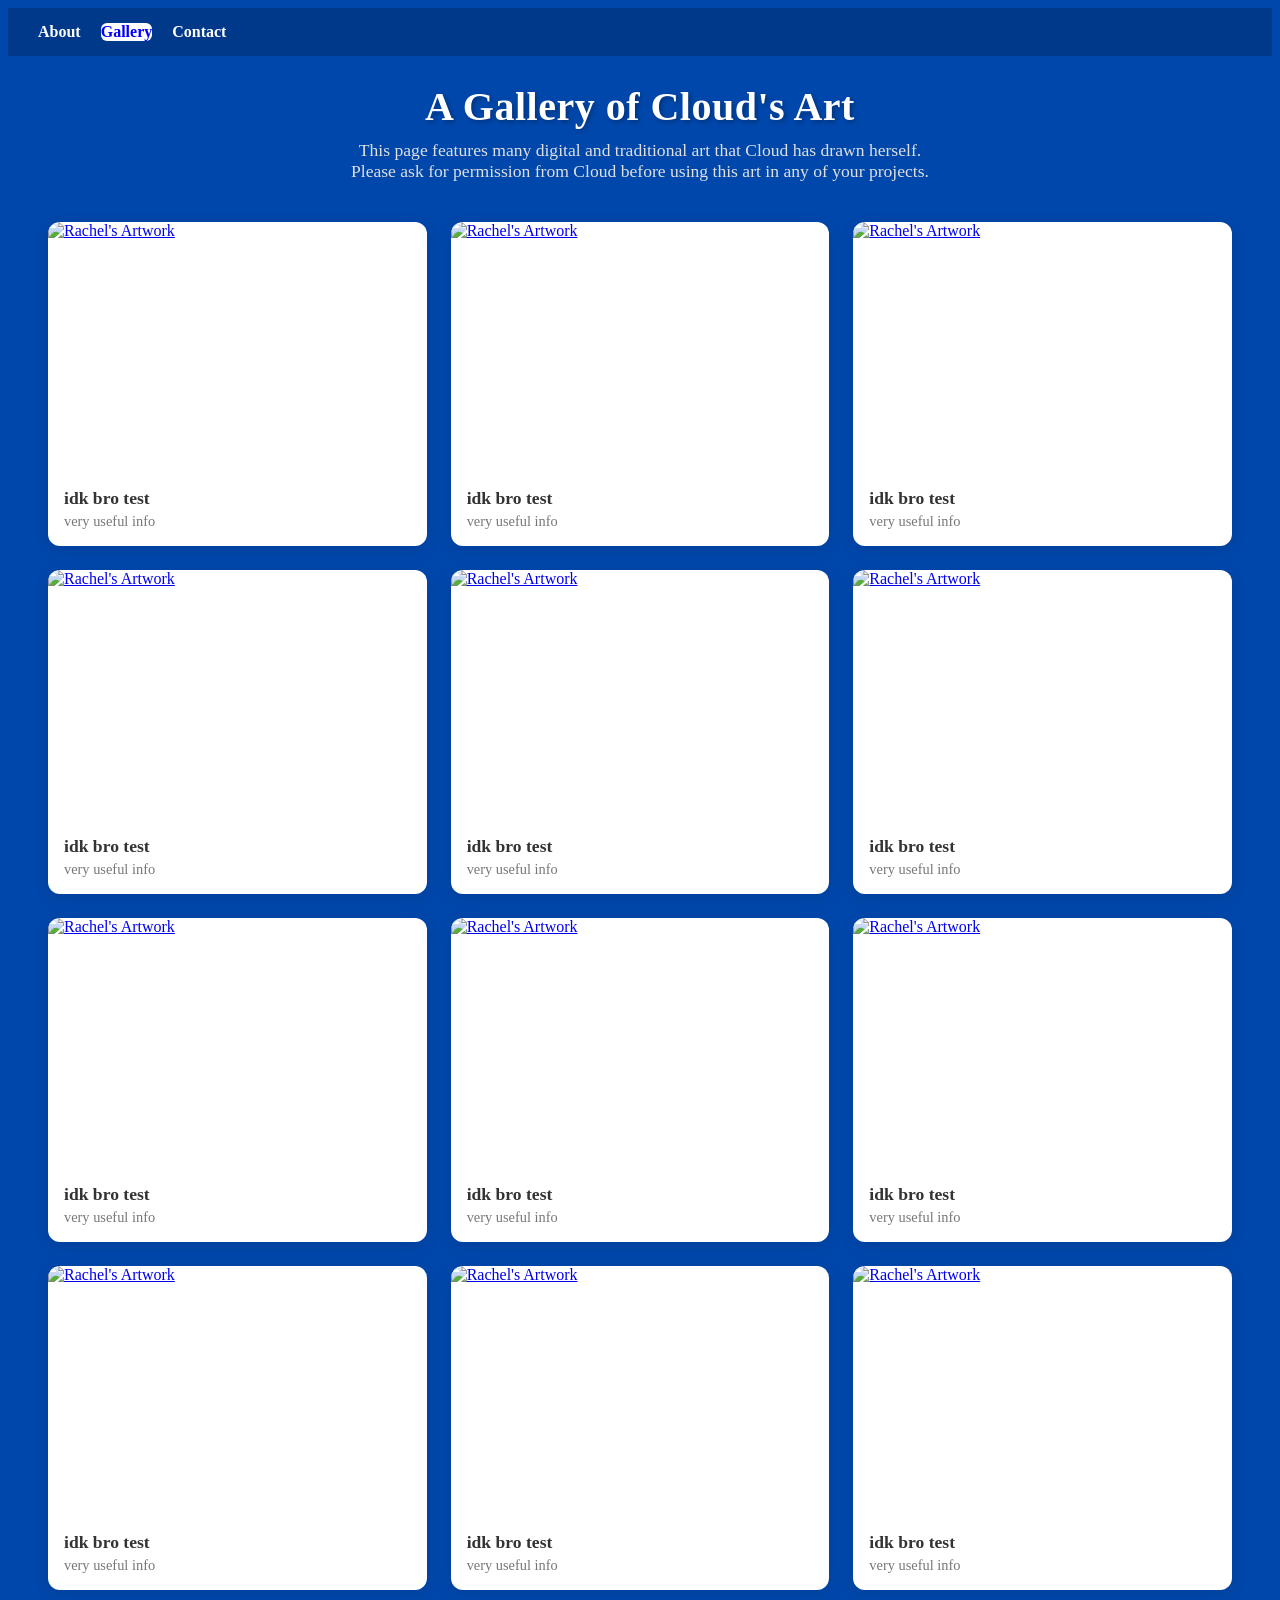
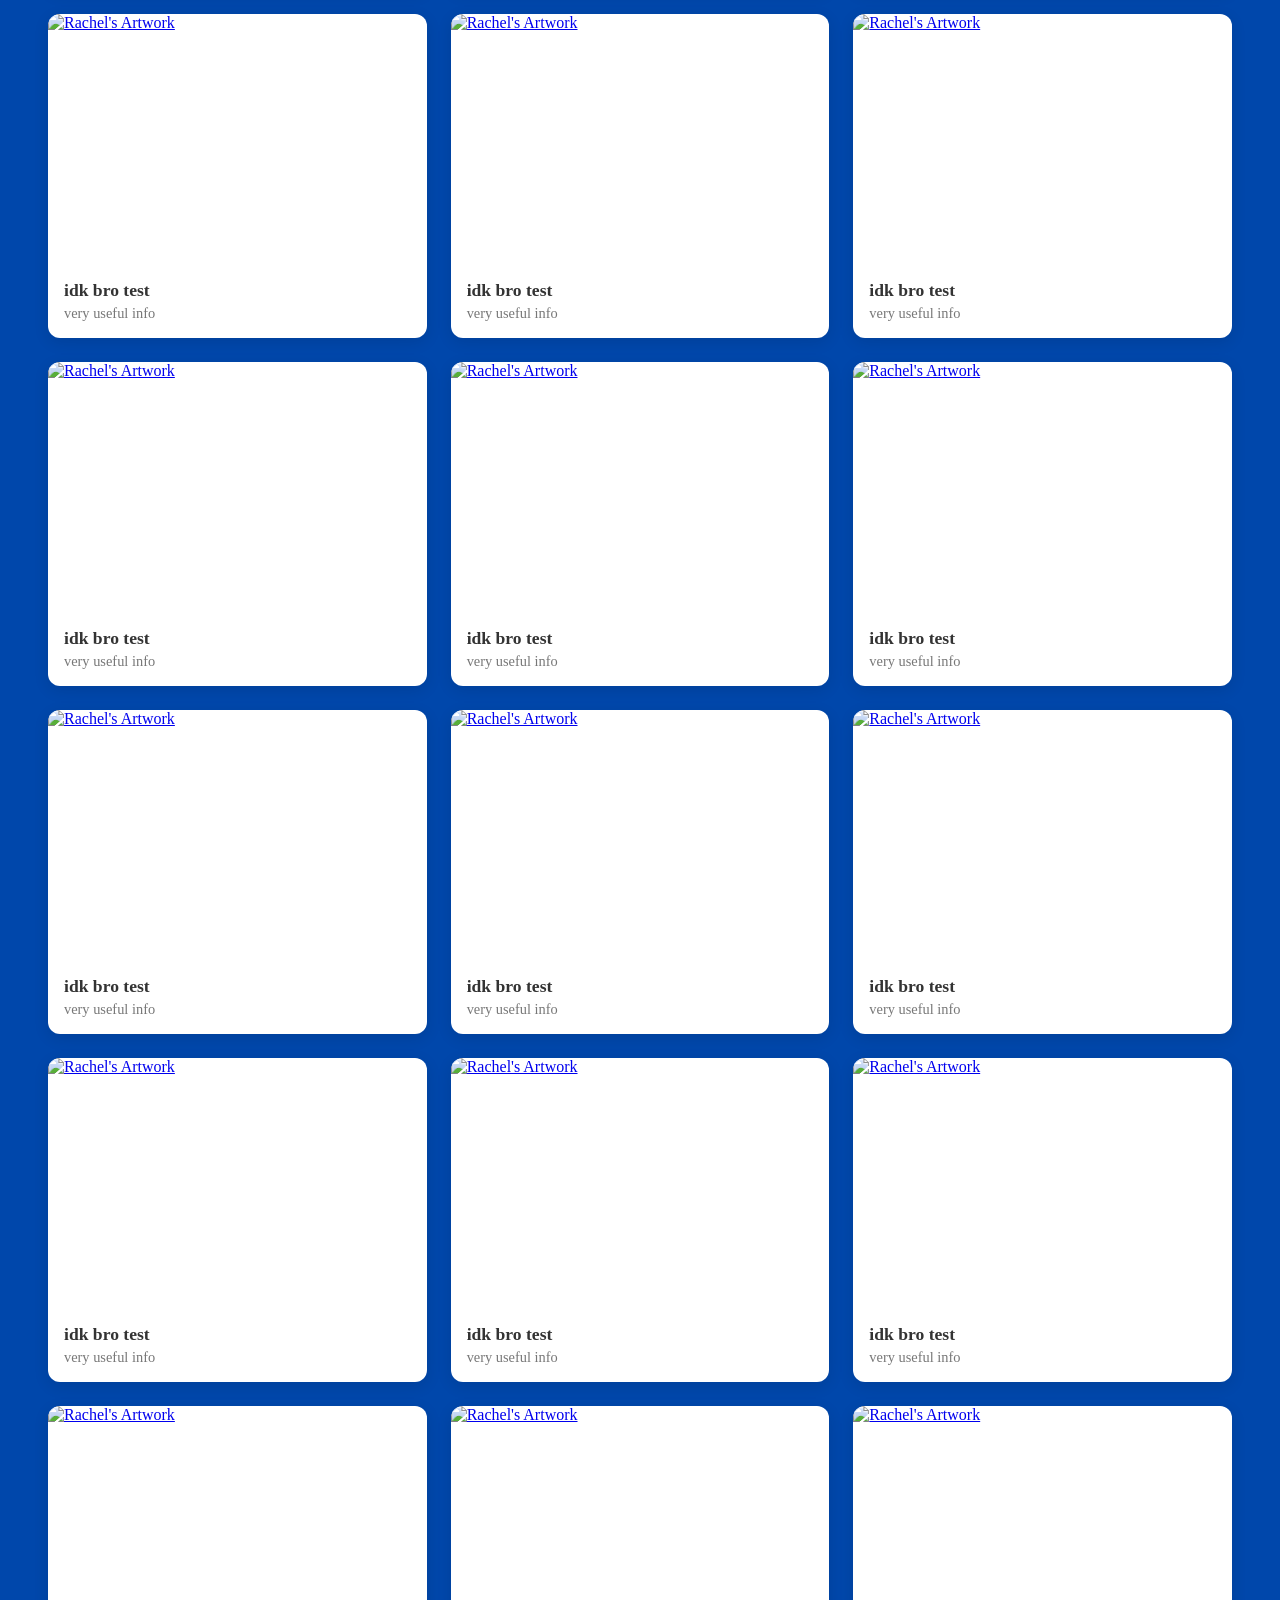
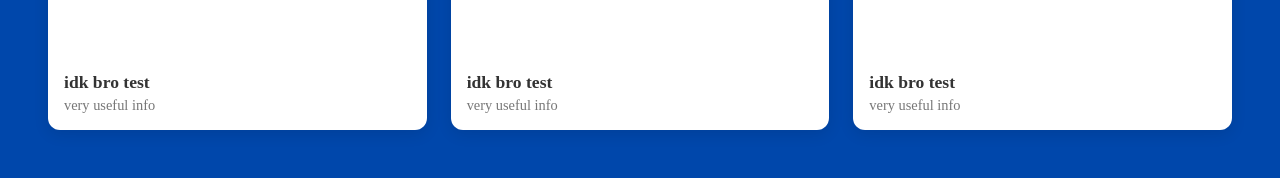
==== gallery.html @ 1181c47f "Add files via upload" ====
<!DOCTYPE html>
<html lang="en">
<head>
    <meta charset="UTF-8">
    <meta name="viewport" content="width=device-width, initial-scale=1.0">
    <link rel="stylesheet" href="style.css">
    <title>Cloud's Art Gallery</title>
</head>
<body>
    <nav>
        <a href="index.html">About</a>
        <a href="gallery.html" class="active">Gallery</a>
        <a href="contact.html">Contact</a>
    </nav>
<header>
    <h1>A Gallery of Cloud's Art</h1>
    <p>This page features many digital and traditional art that Cloud has drawn herself. Please ask for permission from Cloud before using this art in any of your projects.</p>
</header>
<main class="gallery-container">

<div class="gallery-item">
    <a href="images/1-13.png" target="_blank">
        <img src="images/1-13.png" alt="Rachel's Artwork">
    </a>
    <div class="art-info">
        <h3>idk bro test</h3>
        <p>very useful info</p>
    </div>
</div>

<div class="gallery-item">
    <a href="images/IMG_2802.jpg" target="_blank">
        <img src="images/IMG_2802.jpg" alt="Rachel's Artwork">
    </a>
    <div class="art-info">
        <h3>idk bro test</h3>
        <p>very useful info</p>
    </div>
</div>

<div class="gallery-item">
    <a href="images/IMG_2805.jpg" target="_blank">
        <img src="images/IMG_2805.jpg" alt="Rachel's Artwork">
    </a>
    <div class="art-info">
        <h3>idk bro test</h3>
        <p>very useful info</p>
    </div>
</div>

<div class="gallery-item">
    <a href="images/IMG_2871.png" target="_blank">
        <img src="images/IMG_2871.png" alt="Rachel's Artwork">
    </a>
    <div class="art-info">
        <h3>idk bro test</h3>
        <p>very useful info</p>
    </div>
</div>

<div class="gallery-item">
    <a href="images/IMG_3104.png" target="_blank">
        <img src="images/IMG_3104.png" alt="Rachel's Artwork">
    </a>
    <div class="art-info">
        <h3>idk bro test</h3>
        <p>very useful info</p>
    </div>
</div>

<div class="gallery-item">
    <a href="images/IMG_3369.jpg" target="_blank">
        <img src="images/IMG_3369.jpg" alt="Rachel's Artwork">
    </a>
    <div class="art-info">
        <h3>idk bro test</h3>
        <p>very useful info</p>
    </div>
</div>

<div class="gallery-item">
    <a href="images/IMG_3478.jpg" target="_blank">
        <img src="images/IMG_3478.jpg" alt="Rachel's Artwork">
    </a>
    <div class="art-info">
        <h3>idk bro test</h3>
        <p>very useful info</p>
    </div>
</div>

<div class="gallery-item">
    <a href="images/IMG_3536.jpg" target="_blank">
        <img src="images/IMG_3536.jpg" alt="Rachel's Artwork">
    </a>
    <div class="art-info">
        <h3>idk bro test</h3>
        <p>very useful info</p>
    </div>
</div>

<div class="gallery-item">
    <a href="images/IMG_4260.png" target="_blank">
        <img src="images/IMG_4260.png" alt="Rachel's Artwork">
    </a>
    <div class="art-info">
        <h3>idk bro test</h3>
        <p>very useful info</p>
    </div>
</div>

<div class="gallery-item">
    <a href="images/IMG_4261.png" target="_blank">
        <img src="images/IMG_4261.png" alt="Rachel's Artwork">
    </a>
    <div class="art-info">
        <h3>idk bro test</h3>
        <p>very useful info</p>
    </div>
</div>

<div class="gallery-item">
    <a href="images/IMG_4262.png" target="_blank">
        <img src="images/IMG_4262.png" alt="Rachel's Artwork">
    </a>
    <div class="art-info">
        <h3>idk bro test</h3>
        <p>very useful info</p>
    </div>
</div>

<div class="gallery-item">
    <a href="images/IMG_4263.png" target="_blank">
        <img src="images/IMG_4263.png" alt="Rachel's Artwork">
    </a>
    <div class="art-info">
        <h3>idk bro test</h3>
        <p>very useful info</p>
    </div>
</div>

<div class="gallery-item">
    <a href="images/IMG_6386.png" target="_blank">
        <img src="images/IMG_6386.png" alt="Rachel's Artwork">
    </a>
    <div class="art-info">
        <h3>idk bro test</h3>
        <p>very useful info</p>
    </div>
</div>

<div class="gallery-item">
    <a href="images/IMG_6387.png" target="_blank">
        <img src="images/IMG_6387.png" alt="Rachel's Artwork">
    </a>
    <div class="art-info">
        <h3>idk bro test</h3>
        <p>very useful info</p>
    </div>
</div>

<div class="gallery-item">
    <a href="images/IMG_6708.png" target="_blank">
        <img src="images/IMG_6708.png" alt="Rachel's Artwork">
    </a>
    <div class="art-info">
        <h3>idk bro test</h3>
        <p>very useful info</p>
    </div>
</div>

<div class="gallery-item">
    <a href="images/IMG_6798.png" target="_blank">
        <img src="images/IMG_6798.png" alt="Rachel's Artwork">
    </a>
    <div class="art-info">
        <h3>idk bro test</h3>
        <p>very useful info</p>
    </div>
</div>

<div class="gallery-item">
    <a href="images/IMG_6857.png" target="_blank">
        <img src="images/IMG_6857.png" alt="Rachel's Artwork">
    </a>
    <div class="art-info">
        <h3>idk bro test</h3>
        <p>very useful info</p>
    </div>
</div>

<div class="gallery-item">
    <a href="images/IMG_6868.png" target="_blank">
        <img src="images/IMG_6868.png" alt="Rachel's Artwork">
    </a>
    <div class="art-info">
        <h3>idk bro test</h3>
        <p>very useful info</p>
    </div>
</div>

<div class="gallery-item">
    <a href="images/IMG_6878.png" target="_blank">
        <img src="images/IMG_6878.png" alt="Rachel's Artwork">
    </a>
    <div class="art-info">
        <h3>idk bro test</h3>
        <p>very useful info</p>
    </div>
</div>

<div class="gallery-item">
    <a href="images/IMG_6916.jpg" target="_blank">
        <img src="images/IMG_6916.jpg" alt="Rachel's Artwork">
    </a>
    <div class="art-info">
        <h3>idk bro test</h3>
        <p>very useful info</p>
    </div>
</div>

<div class="gallery-item">
    <a href="images/IMG_6977.png" target="_blank">
        <img src="images/IMG_6977.png" alt="Rachel's Artwork">
    </a>
    <div class="art-info">
        <h3>idk bro test</h3>
        <p>very useful info</p>
    </div>
</div>

<div class="gallery-item">
    <a href="images/IMG_7083.png" target="_blank">
        <img src="images/IMG_7083.png" alt="Rachel's Artwork">
    </a>
    <div class="art-info">
        <h3>idk bro test</h3>
        <p>very useful info</p>
    </div>
</div>

<div class="gallery-item">
    <a href="images/IMG_7111.png" target="_blank">
        <img src="images/IMG_7111.png" alt="Rachel's Artwork">
    </a>
    <div class="art-info">
        <h3>idk bro test</h3>
        <p>very useful info</p>
    </div>
</div>

<div class="gallery-item">
    <a href="images/PXL_20260131_204510897.MP.jpg" target="_blank">
        <img src="images/PXL_20260131_204510897.MP.jpg" alt="Rachel's Artwork">
    </a>
    <div class="art-info">
        <h3>idk bro test</h3>
        <p>very useful info</p>
    </div>
</div>

<div class="gallery-item">
    <a href="images/quote_1503207532766691549.png" target="_blank">
        <img src="images/quote_1503207532766691549.png" alt="Rachel's Artwork">
    </a>
    <div class="art-info">
        <h3>idk bro test</h3>
        <p>very useful info</p>
    </div>
</div>

<div class="gallery-item">
    <a href="images/SPOILER_IMG_3430.jpg" target="_blank">
        <img src="images/SPOILER_IMG_3430.jpg" alt="Rachel's Artwork">
    </a>
    <div class="art-info">
        <h3>idk bro test</h3>
        <p>very useful info</p>
    </div>
</div>

<div class="gallery-item">
    <a href="images/1-13.png" target="_blank">
        <img src="images/1-13.png" alt="Rachel's Artwork">
    </a>
    <div class="art-info">
        <h3>idk bro test</h3>
        <p>very useful info</p>
    </div>
</div>

</main>
</body>
</html>
---- style.css ----
.gallery-container {
    display: grid;
    grid-template-columns: repeat(auto-fill, minmax(280px, 1fr));
    gap: 24px;
    padding: 40px;
    max-width: 1200px;
    margin: 0 auto;
}

.gallery-item {
    background-color: #ffffff;
    border-radius: 12px;
    overflow: hidden;
    box-shadow: 0 4px 15px rgba(0, 0, 0, 0.1);
    transition: transform 0.3s ease;
}

.gallery-item img {
    width: 100%;
    height: 250px;
    object-fit: cover;
    display: block;
}

.art-info {
    padding: 16px;
}

.art-info h3 {
    margin: 0 0 4px 0;
    font-size: 1.1rem;
    color: #333;
}

.art-info p {
    margin: 0;
    font-size: 0.9rem;
    color: #777;
}

.gallery-item:hover {
    transform: translateY(-5px);
}
body {
    background-color: #0047AB;
}
header {
    text-align: center;
}
header h1 {
    color: #ffffff;
    font-size: 2.5rem;
    margin-bottom: 10px;
    text-shadow: 2px 2px 4px rgba(0, 0, 0, 0.3);
    letter-spacing: 0.5px;
}

header p {
    color: #e0e0e0;
    font-size: 1.1rem;
    max-width: 600px;
    margin: 0 auto;
}

nav {
    background-color: rgba(0, 0, 0, 0.2);
    padding: 15px 30px;
    display: flex;
    justify-content: flex-start;
    gap: 20px;
}

nav a {
    color: #ffffff;
    text-decoration: none;
    font-weight: 600;
    font-size: 1rem;
    padding: 6 12px;
    border-radius: 6px;
    transition: all 0.2s ease-in-out;
}

nav a:hover {
    background-color: rgba(255, 255, 255, 0.2);
    color: #ffffff;
}

nav a.active {
    background-color: #ffffff;
    color: #0000ff;
}
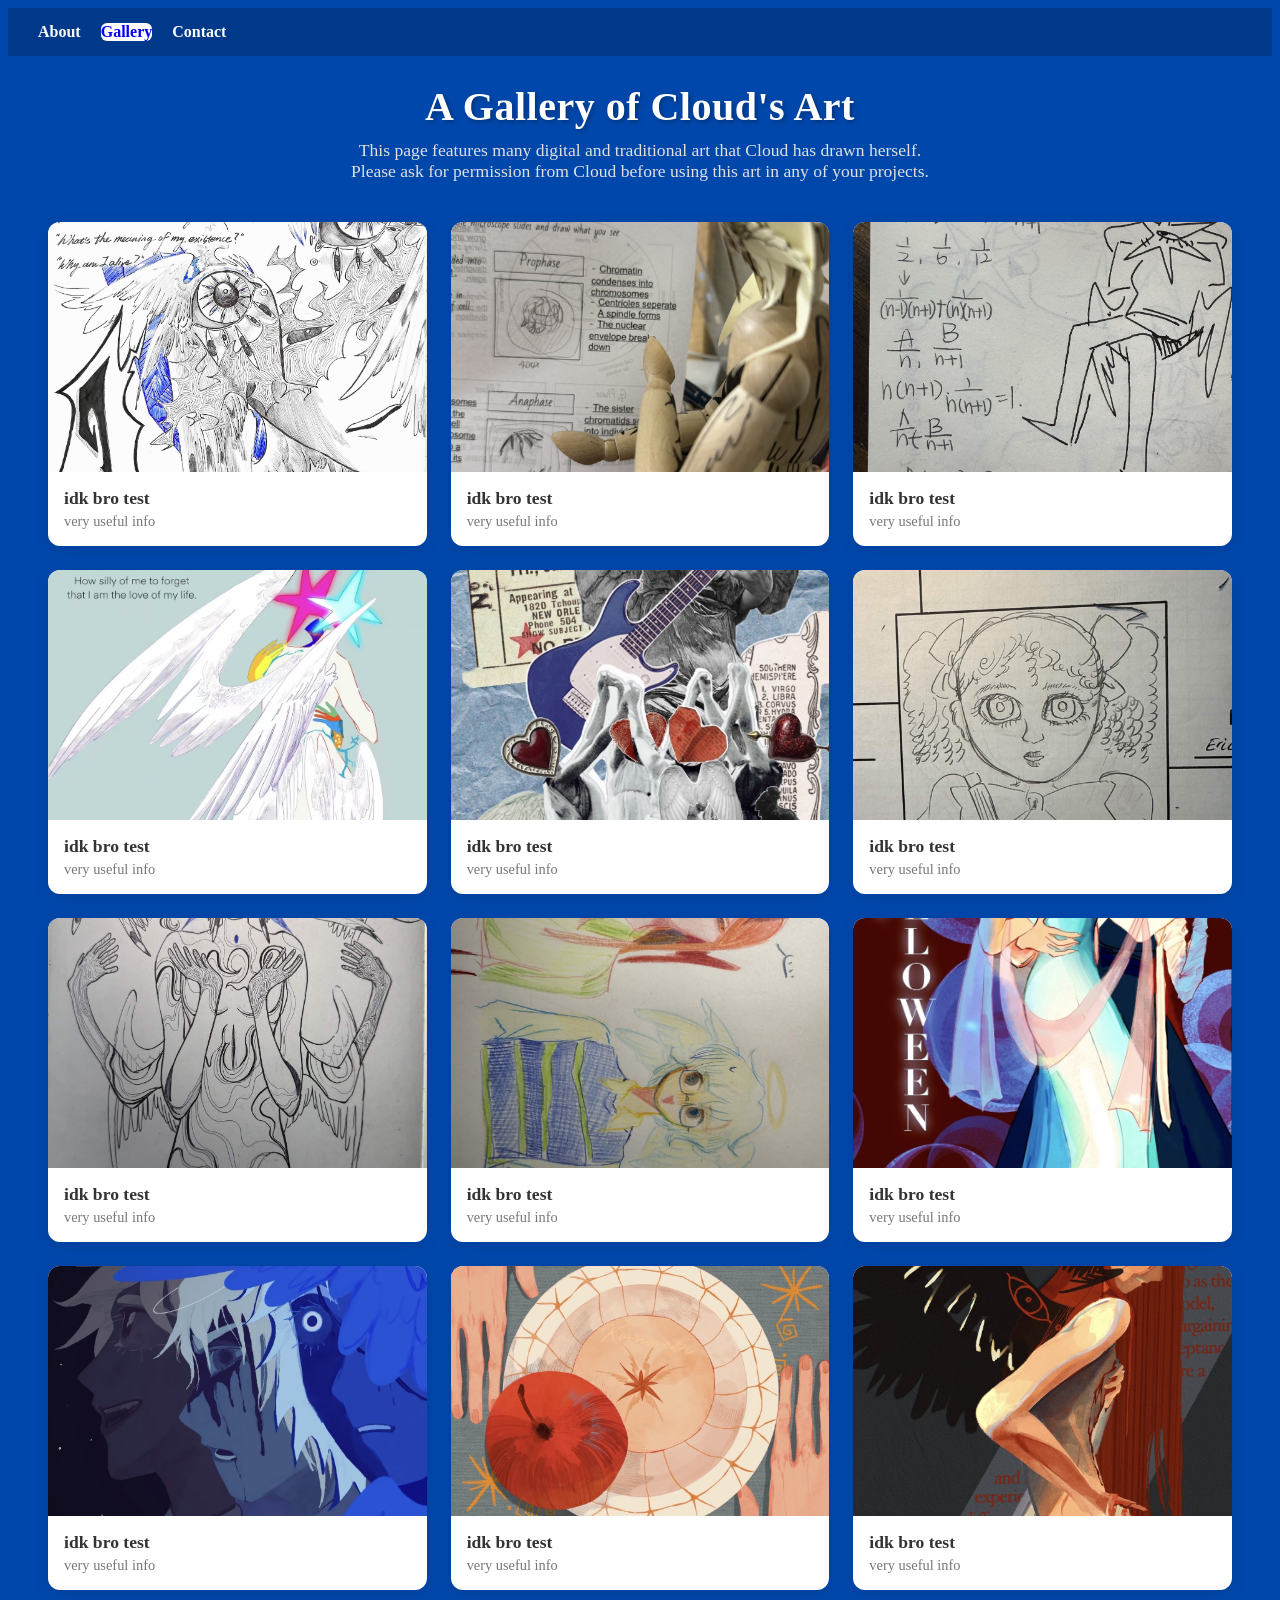
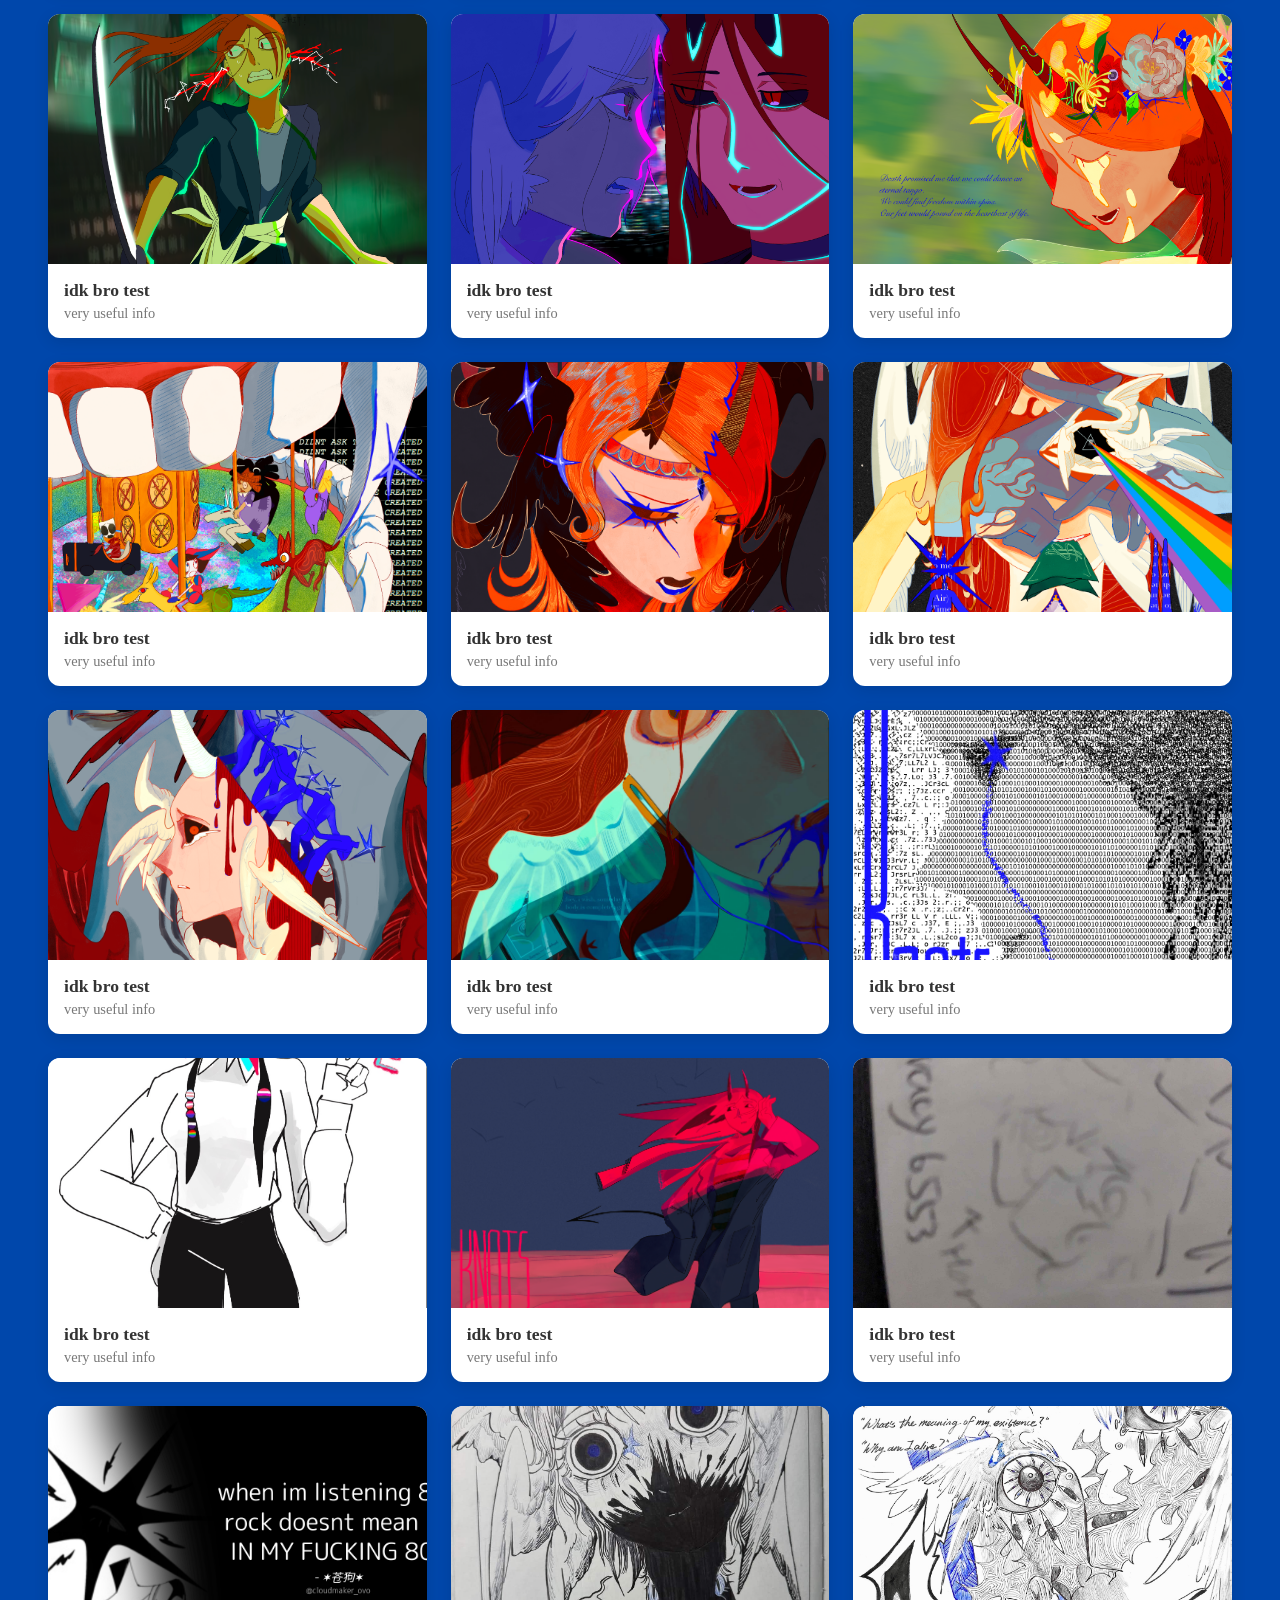
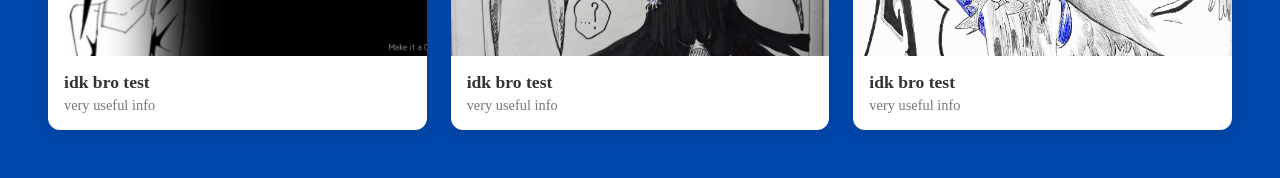
==== commit d8b9e1e3: "Update gallery.html" ====
--- a/gallery.html
+++ b/gallery.html
@@ -20,7 +20,7 @@
 
 <div class="gallery-item">
     <a href="images/1-13.png" target="_blank">
-        <img src="images/1-13.png" alt="Rachel's Artwork">
+        <img src="images/1-13.png" alt="Cloud's Artwork">
     </a>
     <div class="art-info">
         <h3>idk bro test</h3>
@@ -30,7 +30,7 @@
 
 <div class="gallery-item">
     <a href="images/IMG_2802.jpg" target="_blank">
-        <img src="images/IMG_2802.jpg" alt="Rachel's Artwork">
+        <img src="images/IMG_2802.jpg" alt="Cloud's Artwork">
     </a>
     <div class="art-info">
         <h3>idk bro test</h3>
@@ -40,7 +40,7 @@
 
 <div class="gallery-item">
     <a href="images/IMG_2805.jpg" target="_blank">
-        <img src="images/IMG_2805.jpg" alt="Rachel's Artwork">
+        <img src="images/IMG_2805.jpg" alt="Cloud's Artwork">
     </a>
     <div class="art-info">
         <h3>idk bro test</h3>
@@ -50,7 +50,7 @@
 
 <div class="gallery-item">
     <a href="images/IMG_2871.png" target="_blank">
-        <img src="images/IMG_2871.png" alt="Rachel's Artwork">
+        <img src="images/IMG_2871.png" alt="Cloud's Artwork">
     </a>
     <div class="art-info">
         <h3>idk bro test</h3>
@@ -60,7 +60,7 @@
 
 <div class="gallery-item">
     <a href="images/IMG_3104.png" target="_blank">
-        <img src="images/IMG_3104.png" alt="Rachel's Artwork">
+        <img src="images/IMG_3104.png" alt="Cloud's Artwork">
     </a>
     <div class="art-info">
         <h3>idk bro test</h3>
@@ -70,7 +70,7 @@
 
 <div class="gallery-item">
     <a href="images/IMG_3369.jpg" target="_blank">
-        <img src="images/IMG_3369.jpg" alt="Rachel's Artwork">
+        <img src="images/IMG_3369.jpg" alt="Cloud's Artwork">
     </a>
     <div class="art-info">
         <h3>idk bro test</h3>
@@ -80,7 +80,7 @@
 
 <div class="gallery-item">
     <a href="images/IMG_3478.jpg" target="_blank">
-        <img src="images/IMG_3478.jpg" alt="Rachel's Artwork">
+        <img src="images/IMG_3478.jpg" alt="Cloud's Artwork">
     </a>
     <div class="art-info">
         <h3>idk bro test</h3>
@@ -90,7 +90,7 @@
 
 <div class="gallery-item">
     <a href="images/IMG_3536.jpg" target="_blank">
-        <img src="images/IMG_3536.jpg" alt="Rachel's Artwork">
+        <img src="images/IMG_3536.jpg" alt="Cloud's Artwork">
     </a>
     <div class="art-info">
         <h3>idk bro test</h3>
@@ -100,7 +100,7 @@
 
 <div class="gallery-item">
     <a href="images/IMG_4260.png" target="_blank">
-        <img src="images/IMG_4260.png" alt="Rachel's Artwork">
+        <img src="images/IMG_4260.png" alt="Cloud's Artwork">
     </a>
     <div class="art-info">
         <h3>idk bro test</h3>
@@ -110,7 +110,7 @@
 
 <div class="gallery-item">
     <a href="images/IMG_4261.png" target="_blank">
-        <img src="images/IMG_4261.png" alt="Rachel's Artwork">
+        <img src="images/IMG_4261.png" alt="Cloud's Artwork">
     </a>
     <div class="art-info">
         <h3>idk bro test</h3>
@@ -120,7 +120,7 @@
 
 <div class="gallery-item">
     <a href="images/IMG_4262.png" target="_blank">
-        <img src="images/IMG_4262.png" alt="Rachel's Artwork">
+        <img src="images/IMG_4262.png" alt="Cloud's Artwork">
     </a>
     <div class="art-info">
         <h3>idk bro test</h3>
@@ -130,7 +130,7 @@
 
 <div class="gallery-item">
     <a href="images/IMG_4263.png" target="_blank">
-        <img src="images/IMG_4263.png" alt="Rachel's Artwork">
+        <img src="images/IMG_4263.png" alt="Cloud's Artwork">
     </a>
     <div class="art-info">
         <h3>idk bro test</h3>
@@ -140,7 +140,7 @@
 
 <div class="gallery-item">
     <a href="images/IMG_6386.png" target="_blank">
-        <img src="images/IMG_6386.png" alt="Rachel's Artwork">
+        <img src="images/IMG_6386.png" alt="Cloud's Artwork">
     </a>
     <div class="art-info">
         <h3>idk bro test</h3>
@@ -150,7 +150,7 @@
 
 <div class="gallery-item">
     <a href="images/IMG_6387.png" target="_blank">
-        <img src="images/IMG_6387.png" alt="Rachel's Artwork">
+        <img src="images/IMG_6387.png" alt="Cloud's Artwork">
     </a>
     <div class="art-info">
         <h3>idk bro test</h3>
@@ -160,7 +160,7 @@
 
 <div class="gallery-item">
     <a href="images/IMG_6708.png" target="_blank">
-        <img src="images/IMG_6708.png" alt="Rachel's Artwork">
+        <img src="images/IMG_6708.png" alt="Cloud's Artwork">
     </a>
     <div class="art-info">
         <h3>idk bro test</h3>
@@ -170,7 +170,7 @@
 
 <div class="gallery-item">
     <a href="images/IMG_6798.png" target="_blank">
-        <img src="images/IMG_6798.png" alt="Rachel's Artwork">
+        <img src="images/IMG_6798.png" alt="Cloud's Artwork">
     </a>
     <div class="art-info">
         <h3>idk bro test</h3>
@@ -180,7 +180,7 @@
 
 <div class="gallery-item">
     <a href="images/IMG_6857.png" target="_blank">
-        <img src="images/IMG_6857.png" alt="Rachel's Artwork">
+        <img src="images/IMG_6857.png" alt="Cloud's Artwork">
     </a>
     <div class="art-info">
         <h3>idk bro test</h3>
@@ -190,7 +190,7 @@
 
 <div class="gallery-item">
     <a href="images/IMG_6868.png" target="_blank">
-        <img src="images/IMG_6868.png" alt="Rachel's Artwork">
+        <img src="images/IMG_6868.png" alt="Cloud's Artwork">
     </a>
     <div class="art-info">
         <h3>idk bro test</h3>
@@ -200,7 +200,7 @@
 
 <div class="gallery-item">
     <a href="images/IMG_6878.png" target="_blank">
-        <img src="images/IMG_6878.png" alt="Rachel's Artwork">
+        <img src="images/IMG_6878.png" alt="Cloud's Artwork">
     </a>
     <div class="art-info">
         <h3>idk bro test</h3>
@@ -210,7 +210,7 @@
 
 <div class="gallery-item">
     <a href="images/IMG_6916.jpg" target="_blank">
-        <img src="images/IMG_6916.jpg" alt="Rachel's Artwork">
+        <img src="images/IMG_6916.jpg" alt="Cloud's Artwork">
     </a>
     <div class="art-info">
         <h3>idk bro test</h3>
@@ -220,7 +220,7 @@
 
 <div class="gallery-item">
     <a href="images/IMG_6977.png" target="_blank">
-        <img src="images/IMG_6977.png" alt="Rachel's Artwork">
+        <img src="images/IMG_6977.png" alt="Cloud's Artwork">
     </a>
     <div class="art-info">
         <h3>idk bro test</h3>
@@ -230,7 +230,7 @@
 
 <div class="gallery-item">
     <a href="images/IMG_7083.png" target="_blank">
-        <img src="images/IMG_7083.png" alt="Rachel's Artwork">
+        <img src="images/IMG_7083.png" alt="Cloud's Artwork">
     </a>
     <div class="art-info">
         <h3>idk bro test</h3>
@@ -240,7 +240,7 @@
 
 <div class="gallery-item">
     <a href="images/IMG_7111.png" target="_blank">
-        <img src="images/IMG_7111.png" alt="Rachel's Artwork">
+        <img src="images/IMG_7111.png" alt="Cloud's Artwork">
     </a>
     <div class="art-info">
         <h3>idk bro test</h3>
@@ -250,7 +250,7 @@
 
 <div class="gallery-item">
     <a href="images/PXL_20260131_204510897.MP.jpg" target="_blank">
-        <img src="images/PXL_20260131_204510897.MP.jpg" alt="Rachel's Artwork">
+        <img src="images/PXL_20260131_204510897.MP.jpg" alt="Cloud's Artwork">
     </a>
     <div class="art-info">
         <h3>idk bro test</h3>
@@ -260,7 +260,7 @@
 
 <div class="gallery-item">
     <a href="images/quote_1503207532766691549.png" target="_blank">
-        <img src="images/quote_1503207532766691549.png" alt="Rachel's Artwork">
+        <img src="images/quote_1503207532766691549.png" alt="Cloud's Artwork">
     </a>
     <div class="art-info">
         <h3>idk bro test</h3>
@@ -270,7 +270,7 @@
 
 <div class="gallery-item">
     <a href="images/SPOILER_IMG_3430.jpg" target="_blank">
-        <img src="images/SPOILER_IMG_3430.jpg" alt="Rachel's Artwork">
+        <img src="images/SPOILER_IMG_3430.jpg" alt="Cloud's Artwork">
     </a>
     <div class="art-info">
         <h3>idk bro test</h3>
@@ -280,7 +280,7 @@
 
 <div class="gallery-item">
     <a href="images/1-13.png" target="_blank">
-        <img src="images/1-13.png" alt="Rachel's Artwork">
+        <img src="images/1-13.png" alt="Cloud's Artwork">
     </a>
     <div class="art-info">
         <h3>idk bro test</h3>
